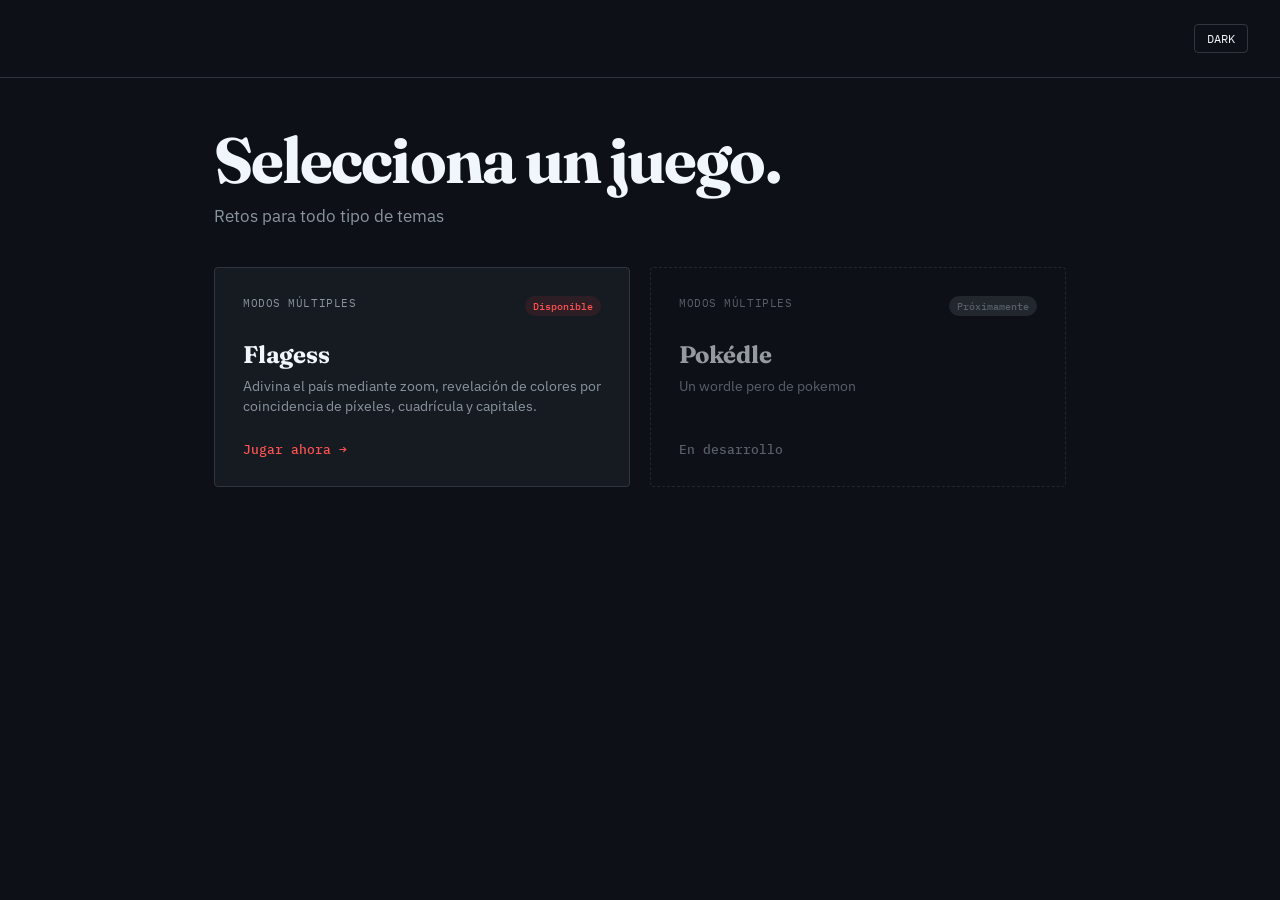
==== index.html @ 272d3051 "Add files via upload" ====
<!doctype html>
<html lang="es">
<head>
<meta charset="utf-8" />
<meta name="viewport" content="width=device-width, initial-scale=1, maximum-scale=1" />
<title>Jordle</title>
<link rel="preconnect" href="https://fonts.googleapis.com">
<link rel="preconnect" href="https://fonts.gstatic.com" crossorigin>
<link href="https://fonts.googleapis.com/css2?family=Fraunces:opsz,wght@9..144,600;9..144,700&family=IBM+Plex+Mono:wght@400;500&family=IBM+Plex+Sans:wght@400;500;600&display=swap" rel="stylesheet">
<style>
  :root {
    --bg: #f5f4f0;
    --ink: #111111;
    --muted: #666666;
    --line: #d2d0c5;
    --accent: #e53935;
    --card-bg: #ffffff;
    --radius: 4px;
  }

  [data-theme="dark"] {
    --bg: #0d1117;
    --ink: #f0f6fc;
    --muted: #8b949e;
    --line: #30363d;
    --accent: #ff5252;
    --card-bg: #161b22;
  }

  * { box-sizing: border-box; }
  body {
    margin: 0;
    background: var(--bg);
    color: var(--ink);
    font-family: 'IBM Plex Sans', system-ui, sans-serif;
    min-height: 100vh;
    display: flex;
    flex-direction: column;
    transition: background .3s, color .3s;
  }

  header {
    display: flex;
    justify-content: flex-end;
    align-items: center;
    padding: 24px 32px;
    border-bottom: 1px solid var(--line);
  }
  .theme-toggle {
    background: none;
    border: 1px solid var(--line);
    color: var(--ink);
    padding: 6px 12px;
    border-radius: var(--radius);
    cursor: pointer;
    font-family: 'IBM Plex Mono', monospace;
    font-size: 0.75rem;
    transition: border-color .2s;
  }
  .theme-toggle:hover { border-color: var(--accent); }

  main {
    flex: 1;
    max-width: 900px;
    width: 100%;
    margin: 0 auto;
    padding: 48px 24px;
    display: flex;
    flex-direction: column;
    gap: 40px;
  }

  .hero h1 {
    font-family: 'Fraunces', serif;
    font-size: clamp(2.5rem, 5vw, 4rem);
    line-height: 1.05;
    letter-spacing: -0.03em;
    margin: 0 0 12px 0;
  }
  .hero p {
    color: var(--muted);
    font-size: 1.05rem;
    margin: 0;
    max-width: 500px;
  }

  .games-grid {
    display: grid;
    grid-template-columns: repeat(auto-fit, minmax(280px, 1fr));
    gap: 20px;
  }

  .game-card {
    background: var(--card-bg);
    border: 1px solid var(--line);
    border-radius: var(--radius);
    padding: 28px;
    display: flex;
    flex-direction: column;
    justify-content: space-between;
    text-decoration: none;
    color: var(--ink);
    position: relative;
    transition: transform .2s, border-color .2s;
  }

  .game-card:not(.coming-soon):hover {
    transform: translateY(-3px);
    border-color: var(--accent);
  }

  .game-card.coming-soon {
    opacity: 0.6;
    cursor: default;
    background: transparent;
    border-style: dashed;
  }

  .card-header {
    display: flex;
    justify-content: space-between;
    align-items: flex-start;
    margin-bottom: 24px;
  }

  .game-tag {
    font-family: 'IBM Plex Mono', monospace;
    font-size: 0.7rem;
    text-transform: uppercase;
    letter-spacing: 0.05em;
    color: var(--muted);
  }

  .status-badge {
    font-family: 'IBM Plex Mono', monospace;
    font-size: 0.65rem;
    padding: 3px 8px;
    border-radius: 999px;
    background: rgba(229, 57, 53, 0.1);
    color: var(--accent);
    font-weight: 500;
  }

  .coming-soon .status-badge {
    background: var(--line);
    color: var(--muted);
  }

  .game-title {
    font-family: 'Fraunces', serif;
    font-size: 1.5rem;
    margin: 0 0 8px 0;
    letter-spacing: -0.01em;
  }

  .game-desc {
    font-size: 0.88rem;
    color: var(--muted);
    line-height: 1.4;
    margin: 0;
  }

  .card-footer {
    margin-top: 24px;
    font-family: 'IBM Plex Mono', monospace;
    font-size: 0.8rem;
    display: flex;
    align-items: center;
    gap: 6px;
    color: var(--accent);
    font-weight: 500;
  }

  .coming-soon .card-footer {
    color: var(--muted);
  }
</style>
</head>
<body data-theme="dark">

  <header>
    <button class="theme-toggle" id="theme-btn">MODO</button>
  </header>

  <main>
    <section class="hero">
      <h1>Selecciona un juego.</h1>
      <p>Retos para todo tipo de temas</p>
    </section>

    <div class="games-grid">
      <a href="flagess.html" class="game-card">
        <div>
          <div class="card-header">
            <span class="game-tag">Modos Múltiples</span>
            <span class="status-badge">Disponible</span>
          </div>
          <h2 class="game-title">Flagess</h2>
          <p class="game-desc">Adivina el país mediante zoom, revelación de colores por coincidencia de píxeles, cuadrícula y capitales.</p>
        </div>
        <div class="card-footer">
          Jugar ahora →
        </div>
      </a>

      <div class="game-card coming-soon">
        <div>
          <div class="card-header">
            <span class="game-tag">Modos Múltiples</span>
            <span class="status-badge">Próximamente</span>
          </div>
          <h2 class="game-title">Pokédle</h2>
          <p class="game-desc">Un wordle pero de pokemon</p>
        </div>
        <div class="card-footer">
          En desarrollo
        </div>
      </div>
    </div>
  </main>

<script>
  const btn = document.getElementById('theme-btn');
  const body = document.body;
  
  btn.addEventListener('click', () => {
    const current = body.getAttribute('data-theme');
    const next = current === 'dark' ? 'light' : 'dark';
    body.setAttribute('data-theme', next);
    btn.textContent = next.toUpperCase();
  });
  btn.textContent = 'DARK';
</script>

</body>
</html>
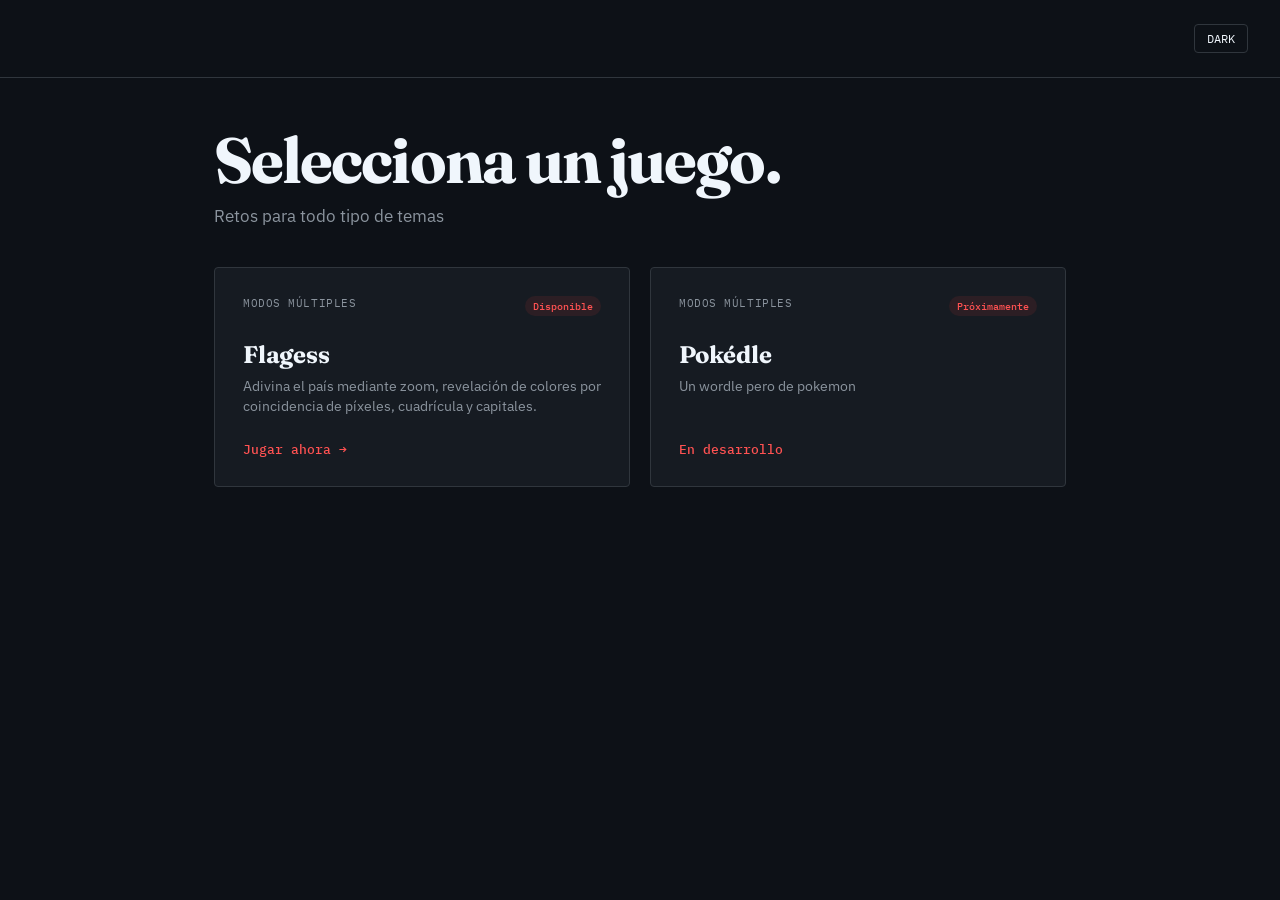
==== commit c844bbe1: "Add files via upload" ====
--- a/index.html
+++ b/index.html
@@ -189,7 +189,7 @@
     </section>
 
     <div class="games-grid">
-      <a href="flagess.html" class="game-card">
+      <a href="flagess/index.html" class="game-card">
         <div>
           <div class="card-header">
             <span class="game-tag">Modos Múltiples</span>
@@ -203,7 +203,8 @@
         </div>
       </a>
 
-      <div class="game-card coming-soon">
+      <div class="games-grid">
+      <a href="flagess/index.html" class="game-card">
         <div>
           <div class="card-header">
             <span class="game-tag">Modos Múltiples</span>
@@ -215,6 +216,7 @@
         <div class="card-footer">
           En desarrollo
         </div>
+      </a>
       </div>
     </div>
   </main>
